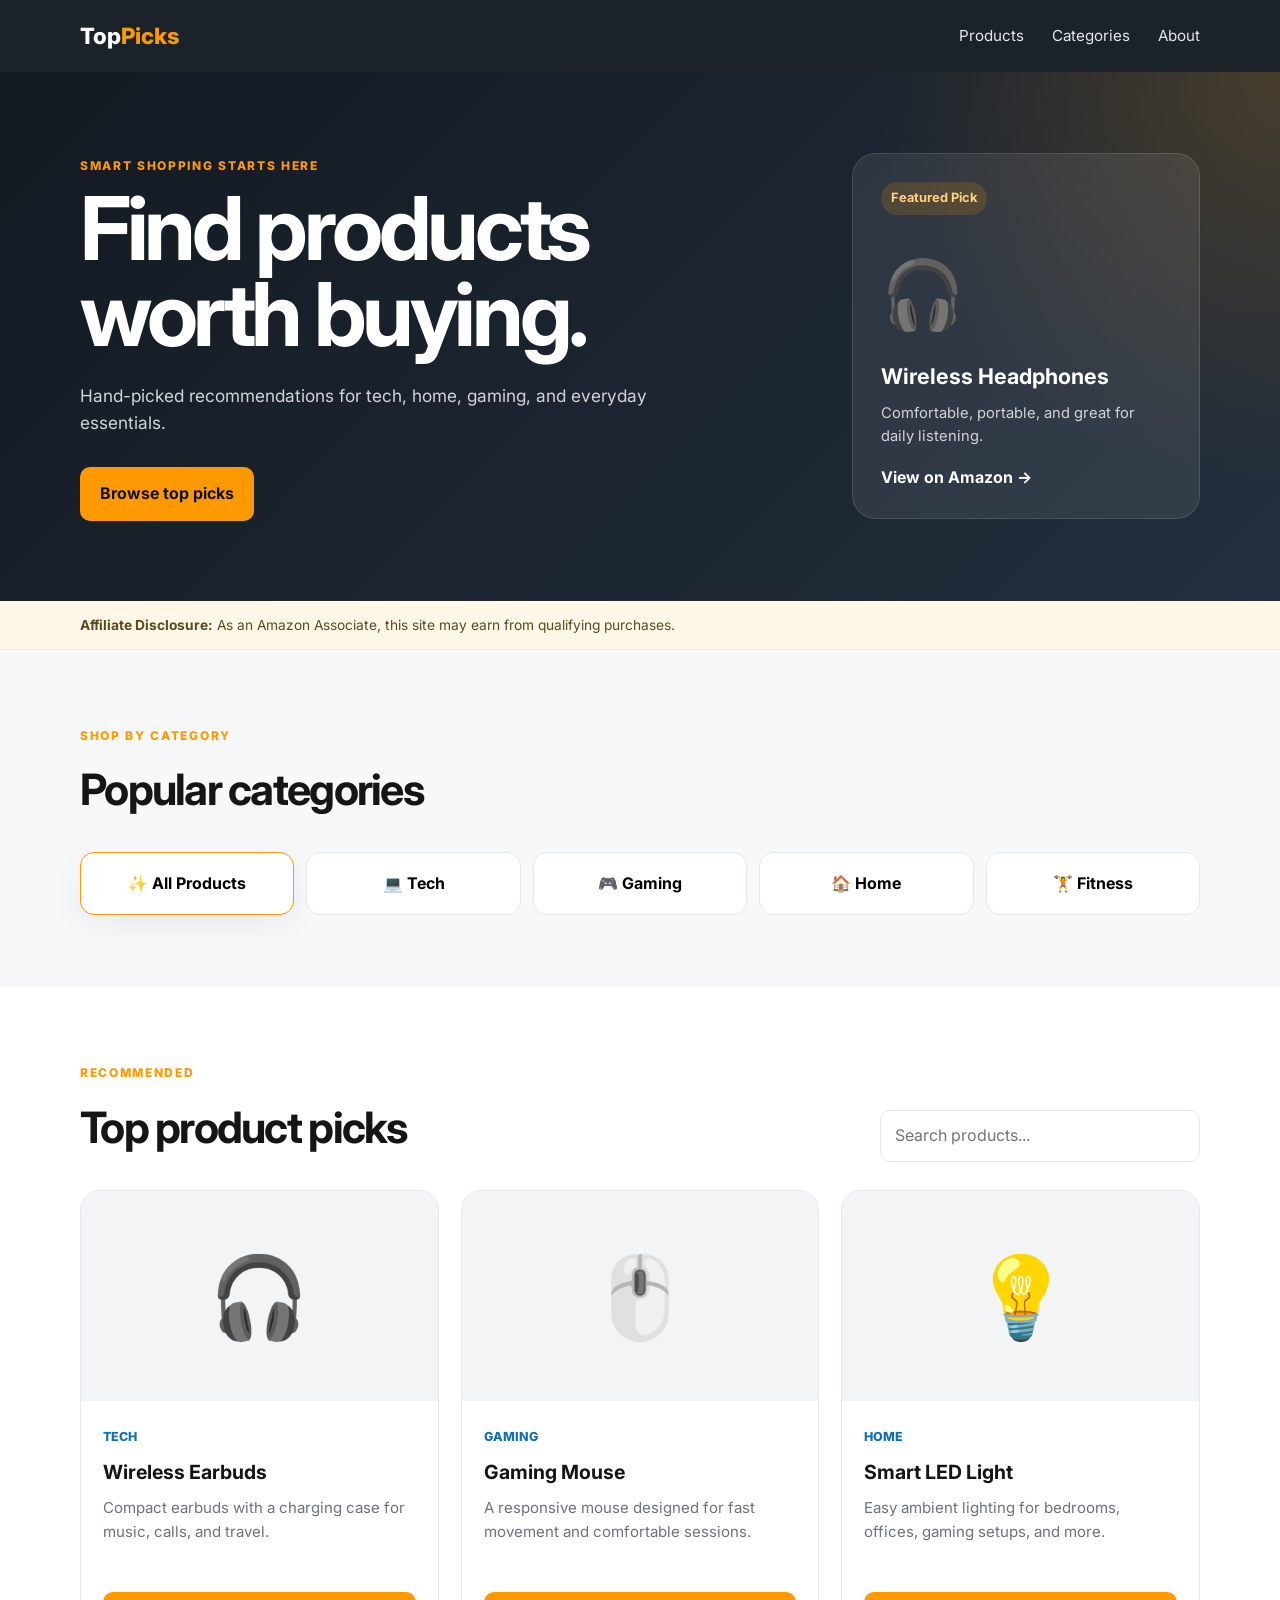
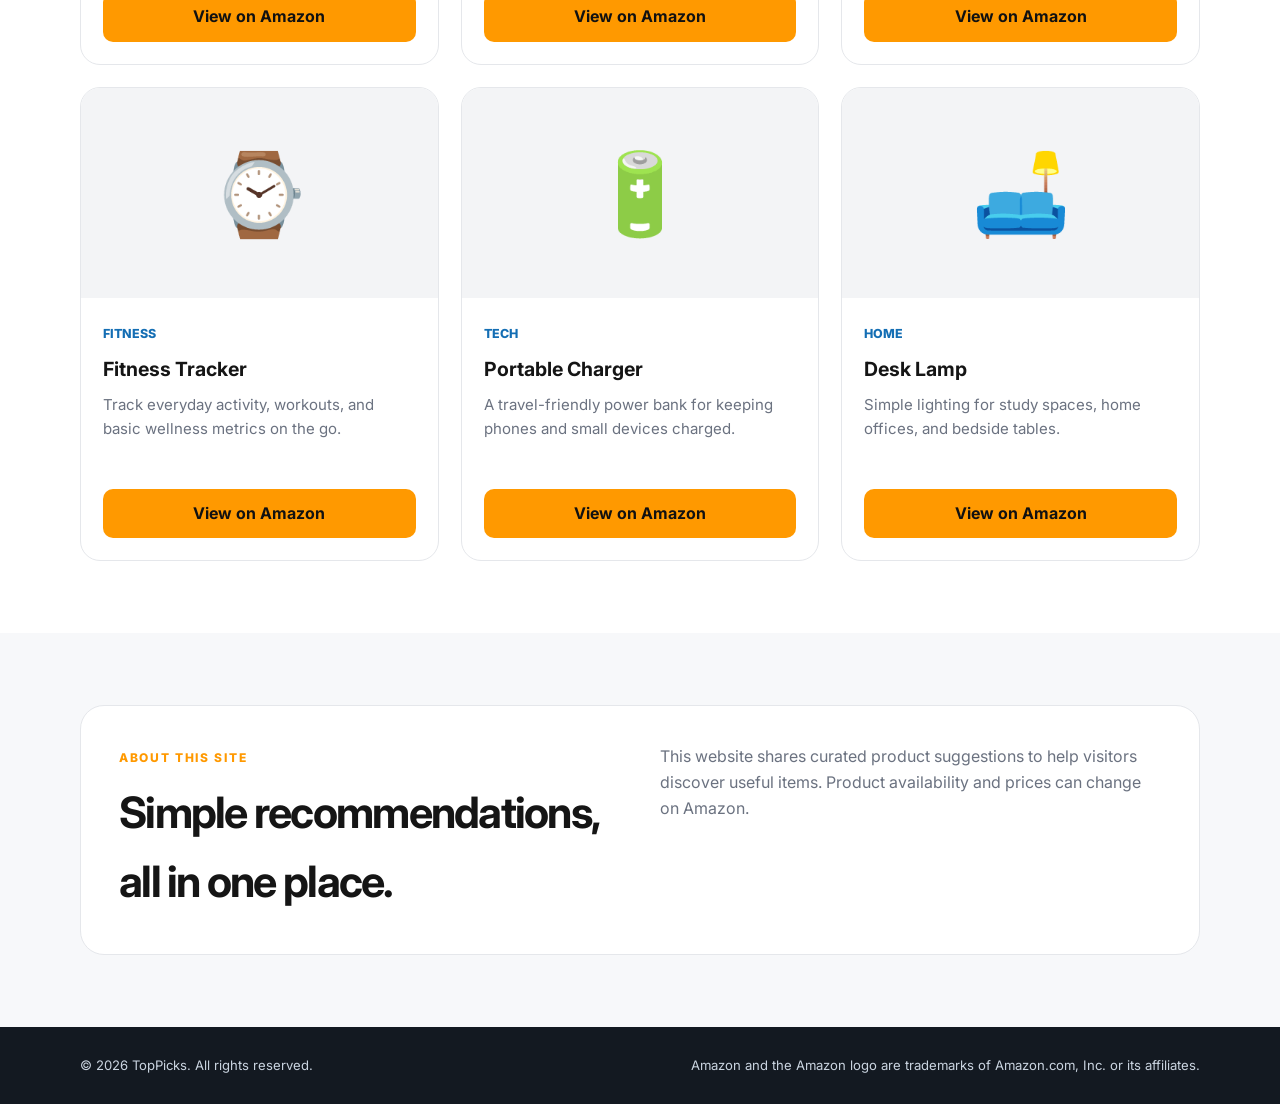
==== index.html @ 4a32bbb9 "Add files via upload" ====
<!DOCTYPE html>
<html lang="en">
<head>
  <meta charset="UTF-8" />
  <meta name="viewport" content="width=device-width, initial-scale=1.0" />
  <meta name="description" content="Curated product recommendations and deals." />
  <title>Top Picks | Product Recommendations</title>
  <link rel="preconnect" href="https://fonts.googleapis.com">
  <link rel="preconnect" href="https://fonts.gstatic.com" crossorigin>
  <link href="https://fonts.googleapis.com/css2?family=Inter:wght@400;500;600;700;800&display=swap" rel="stylesheet">
  <link rel="stylesheet" href="styles.css" />
</head>
<body>
  <header class="site-header">
    <div class="container nav">
      <a href="#" class="logo">Top<span>Picks</span></a>

      <nav class="nav-links" id="navLinks">
        <a href="#products">Products</a>
        <a href="#categories">Categories</a>
        <a href="#about">About</a>
      </nav>

      <button class="menu-btn" id="menuBtn" aria-label="Open menu">☰</button>
    </div>
  </header>

  <main>
    <section class="hero">
      <div class="container hero-content">
        <div>
          <span class="eyebrow">SMART SHOPPING STARTS HERE</span>
          <h1>Find products worth buying.</h1>
          <p>
            Hand-picked recommendations for tech, home, gaming, and everyday essentials.
          </p>
          <a class="primary-btn" href="#products">Browse top picks</a>
        </div>

        <div class="hero-card">
          <div class="hero-badge">Featured Pick</div>
          <div class="hero-icon">🎧</div>
          <h3>Wireless Headphones</h3>
          <p>Comfortable, portable, and great for daily listening.</p>
          <a href="YOUR_AMAZON_AFFILIATE_LINK_HERE" target="_blank" rel="nofollow sponsored noopener">
            View on Amazon →
          </a>
        </div>
      </div>
    </section>

    <section class="disclosure">
      <div class="container">
        <p>
          <strong>Affiliate Disclosure:</strong>
          As an Amazon Associate, this site may earn from qualifying purchases.
        </p>
      </div>
    </section>

    <section class="section" id="categories">
      <div class="container">
        <div class="section-heading">
          <div>
            <span class="eyebrow">SHOP BY CATEGORY</span>
            <h2>Popular categories</h2>
          </div>
        </div>

        <div class="category-grid">
          <button class="category-card active" data-category="all">✨ All Products</button>
          <button class="category-card" data-category="tech">💻 Tech</button>
          <button class="category-card" data-category="gaming">🎮 Gaming</button>
          <button class="category-card" data-category="home">🏠 Home</button>
          <button class="category-card" data-category="fitness">🏋️ Fitness</button>
        </div>
      </div>
    </section>

    <section class="section products-section" id="products">
      <div class="container">
        <div class="section-heading">
          <div>
            <span class="eyebrow">RECOMMENDED</span>
            <h2>Top product picks</h2>
          </div>

          <input
            type="search"
            id="searchInput"
            class="search"
            placeholder="Search products..."
            aria-label="Search products"
          />
        </div>

        <div class="product-grid" id="productGrid">
          <article class="product-card" data-category="tech" data-name="wireless earbuds">
            <div class="product-image">🎧</div>
            <div class="product-body">
              <span class="tag">Tech</span>
              <h3>Wireless Earbuds</h3>
              <p>Compact earbuds with a charging case for music, calls, and travel.</p>
              <a class="amazon-btn" href="YOUR_AMAZON_AFFILIATE_LINK_HERE" target="_blank" rel="nofollow sponsored noopener">
                View on Amazon
              </a>
            </div>
          </article>

          <article class="product-card" data-category="gaming" data-name="gaming mouse">
            <div class="product-image">🖱️</div>
            <div class="product-body">
              <span class="tag">Gaming</span>
              <h3>Gaming Mouse</h3>
              <p>A responsive mouse designed for fast movement and comfortable sessions.</p>
              <a class="amazon-btn" href="YOUR_AMAZON_AFFILIATE_LINK_HERE" target="_blank" rel="nofollow sponsored noopener">
                View on Amazon
              </a>
            </div>
          </article>

          <article class="product-card" data-category="home" data-name="smart led light">
            <div class="product-image">💡</div>
            <div class="product-body">
              <span class="tag">Home</span>
              <h3>Smart LED Light</h3>
              <p>Easy ambient lighting for bedrooms, offices, gaming setups, and more.</p>
              <a class="amazon-btn" href="YOUR_AMAZON_AFFILIATE_LINK_HERE" target="_blank" rel="nofollow sponsored noopener">
                View on Amazon
              </a>
            </div>
          </article>

          <article class="product-card" data-category="fitness" data-name="fitness tracker">
            <div class="product-image">⌚</div>
            <div class="product-body">
              <span class="tag">Fitness</span>
              <h3>Fitness Tracker</h3>
              <p>Track everyday activity, workouts, and basic wellness metrics on the go.</p>
              <a class="amazon-btn" href="YOUR_AMAZON_AFFILIATE_LINK_HERE" target="_blank" rel="nofollow sponsored noopener">
                View on Amazon
              </a>
            </div>
          </article>

          <article class="product-card" data-category="tech" data-name="portable charger power bank">
            <div class="product-image">🔋</div>
            <div class="product-body">
              <span class="tag">Tech</span>
              <h3>Portable Charger</h3>
              <p>A travel-friendly power bank for keeping phones and small devices charged.</p>
              <a class="amazon-btn" href="YOUR_AMAZON_AFFILIATE_LINK_HERE" target="_blank" rel="nofollow sponsored noopener">
                View on Amazon
              </a>
            </div>
          </article>

          <article class="product-card" data-category="home" data-name="desk lamp">
            <div class="product-image">🛋️</div>
            <div class="product-body">
              <span class="tag">Home</span>
              <h3>Desk Lamp</h3>
              <p>Simple lighting for study spaces, home offices, and bedside tables.</p>
              <a class="amazon-btn" href="YOUR_AMAZON_AFFILIATE_LINK_HERE" target="_blank" rel="nofollow sponsored noopener">
                View on Amazon
              </a>
            </div>
          </article>
        </div>

        <p class="empty-state" id="emptyState">No products found.</p>
      </div>
    </section>

    <section class="section about" id="about">
      <div class="container about-card">
        <div>
          <span class="eyebrow">ABOUT THIS SITE</span>
          <h2>Simple recommendations, all in one place.</h2>
        </div>
        <p>
          This website shares curated product suggestions to help visitors discover useful items.
          Product availability and prices can change on Amazon.
        </p>
      </div>
    </section>
  </main>

  <footer>
    <div class="container footer-content">
      <p>© <span id="year"></span> TopPicks. All rights reserved.</p>
      <p>Amazon and the Amazon logo are trademarks of Amazon.com, Inc. or its affiliates.</p>
    </div>
  </footer>

  <script src="script.js"></script>
</body>
</html>
---- styles.css ----
* {
  box-sizing: border-box;
}

:root {
  --bg: #f7f8fa;
  --surface: #ffffff;
  --text: #151515;
  --muted: #6b7280;
  --border: #e5e7eb;
  --amazon: #ff9900;
  --dark: #131921;
  --blue: #146eb4;
}

html {
  scroll-behavior: smooth;
}

body {
  margin: 0;
  font-family: "Inter", sans-serif;
  background: var(--bg);
  color: var(--text);
  line-height: 1.6;
}

a {
  color: inherit;
  text-decoration: none;
}

button,
input {
  font: inherit;
}

.container {
  width: min(1120px, calc(100% - 32px));
  margin: 0 auto;
}

.site-header {
  position: sticky;
  top: 0;
  z-index: 100;
  background: rgba(19, 25, 33, 0.96);
  backdrop-filter: blur(10px);
}

.nav {
  height: 72px;
  display: flex;
  align-items: center;
  justify-content: space-between;
}

.logo {
  font-size: 1.4rem;
  font-weight: 800;
  color: #fff;
}

.logo span {
  color: var(--amazon);
}

.nav-links {
  display: flex;
  gap: 28px;
}

.nav-links a {
  color: #e5e7eb;
  font-size: 0.95rem;
}

.nav-links a:hover {
  color: #fff;
}

.menu-btn {
  display: none;
  color: white;
  background: transparent;
  border: 0;
  font-size: 1.6rem;
  cursor: pointer;
}

.hero {
  padding: 80px 0;
  background:
    radial-gradient(circle at top right, rgba(255, 153, 0, 0.18), transparent 30%),
    linear-gradient(135deg, #131921, #232f3e);
  color: white;
}

.hero-content {
  display: grid;
  grid-template-columns: 1.35fr 0.65fr;
  gap: 48px;
  align-items: center;
}

.eyebrow {
  display: inline-block;
  margin-bottom: 10px;
  font-size: 0.75rem;
  font-weight: 800;
  letter-spacing: 0.14em;
  color: var(--amazon);
}

.hero h1 {
  margin: 0;
  max-width: 720px;
  font-size: clamp(2.6rem, 7vw, 5.5rem);
  line-height: 0.98;
  letter-spacing: -0.05em;
}

.hero p {
  max-width: 650px;
  margin: 24px 0 30px;
  font-size: 1.08rem;
  color: #d1d5db;
}

.primary-btn,
.amazon-btn {
  display: inline-flex;
  align-items: center;
  justify-content: center;
  border-radius: 10px;
  font-weight: 700;
  transition: 0.2s ease;
}

.primary-btn {
  padding: 14px 20px;
  background: var(--amazon);
  color: #111;
}

.primary-btn:hover,
.amazon-btn:hover {
  transform: translateY(-2px);
}

.hero-card {
  padding: 28px;
  border: 1px solid rgba(255, 255, 255, 0.12);
  border-radius: 24px;
  background: rgba(255, 255, 255, 0.08);
}

.hero-badge {
  display: inline-block;
  padding: 6px 10px;
  border-radius: 999px;
  background: rgba(255, 153, 0, 0.16);
  color: #ffd28a;
  font-size: 0.8rem;
  font-weight: 700;
}

.hero-icon {
  margin: 25px 0 12px;
  font-size: 4.2rem;
}

.hero-card h3 {
  margin: 0;
  font-size: 1.35rem;
}

.hero-card p {
  margin: 8px 0 16px;
  font-size: 0.92rem;
}

.hero-card a {
  color: #fff;
  font-weight: 700;
}

.disclosure {
  border-bottom: 1px solid var(--border);
  background: #fff8e8;
}

.disclosure p {
  margin: 0;
  padding: 13px 0;
  font-size: 0.86rem;
  color: #5c4a1d;
}

.section {
  padding: 72px 0;
}

.section-heading {
  margin-bottom: 28px;
  display: flex;
  align-items: end;
  justify-content: space-between;
  gap: 24px;
}

.section h2 {
  margin: 0;
  font-size: clamp(1.8rem, 4vw, 2.7rem);
  letter-spacing: -0.04em;
}

.category-grid {
  display: grid;
  grid-template-columns: repeat(5, 1fr);
  gap: 12px;
}

.category-card {
  padding: 18px;
  border: 1px solid var(--border);
  border-radius: 14px;
  background: var(--surface);
  cursor: pointer;
  font-weight: 700;
  transition: 0.2s ease;
}

.category-card:hover,
.category-card.active {
  border-color: var(--amazon);
  box-shadow: 0 10px 30px rgba(0, 0, 0, 0.06);
}

.products-section {
  background: #fff;
}

.search {
  width: min(320px, 100%);
  padding: 12px 14px;
  border: 1px solid var(--border);
  border-radius: 10px;
  outline: none;
}

.search:focus {
  border-color: var(--blue);
}

.product-grid {
  display: grid;
  grid-template-columns: repeat(3, 1fr);
  gap: 22px;
}

.product-card {
  overflow: hidden;
  border: 1px solid var(--border);
  border-radius: 20px;
  background: white;
  transition: 0.2s ease;
}

.product-card:hover {
  transform: translateY(-4px);
  box-shadow: 0 20px 50px rgba(0,0,0,0.08);
}

.product-image {
  min-height: 210px;
  display: grid;
  place-items: center;
  background: #f3f4f6;
  font-size: 5rem;
}

.product-body {
  padding: 22px;
}

.tag {
  display: inline-block;
  margin-bottom: 10px;
  color: var(--blue);
  font-size: 0.78rem;
  font-weight: 800;
  text-transform: uppercase;
}

.product-body h3 {
  margin: 0 0 8px;
  font-size: 1.22rem;
}

.product-body p {
  min-height: 78px;
  margin: 0 0 18px;
  color: var(--muted);
  font-size: 0.94rem;
}

.amazon-btn {
  width: 100%;
  padding: 12px 16px;
  background: var(--amazon);
  color: #111;
}

.empty-state {
  display: none;
  padding: 30px 0;
  text-align: center;
  color: var(--muted);
}

.about {
  background: var(--bg);
}

.about-card {
  display: grid;
  grid-template-columns: 1fr 1fr;
  gap: 40px;
  padding: 38px;
  border: 1px solid var(--border);
  border-radius: 24px;
  background: white;
}

.about-card p {
  margin: 0;
  color: var(--muted);
}

footer {
  padding: 28px 0;
  background: var(--dark);
  color: #cbd5e1;
}

.footer-content {
  display: flex;
  justify-content: space-between;
  gap: 20px;
  font-size: 0.82rem;
}

.footer-content p {
  margin: 0;
}

@media (max-width: 900px) {
  .hero-content,
  .about-card {
    grid-template-columns: 1fr;
  }

  .category-grid {
    grid-template-columns: repeat(2, 1fr);
  }

  .product-grid {
    grid-template-columns: repeat(2, 1fr);
  }
}

@media (max-width: 640px) {
  .nav-links {
    display: none;
    position: absolute;
    top: 72px;
    left: 0;
    right: 0;
    padding: 20px 24px;
    background: var(--dark);
    flex-direction: column;
  }

  .nav-links.open {
    display: flex;
  }

  .menu-btn {
    display: block;
  }

  .hero {
    padding: 56px 0;
  }

  .hero-content {
    gap: 32px;
  }

  .section {
    padding: 52px 0;
  }

  .section-heading {
    align-items: stretch;
    flex-direction: column;
  }

  .category-grid,
  .product-grid {
    grid-template-columns: 1fr;
  }

  .product-body p {
    min-height: auto;
  }

  .footer-content {
    flex-direction: column;
  }
}
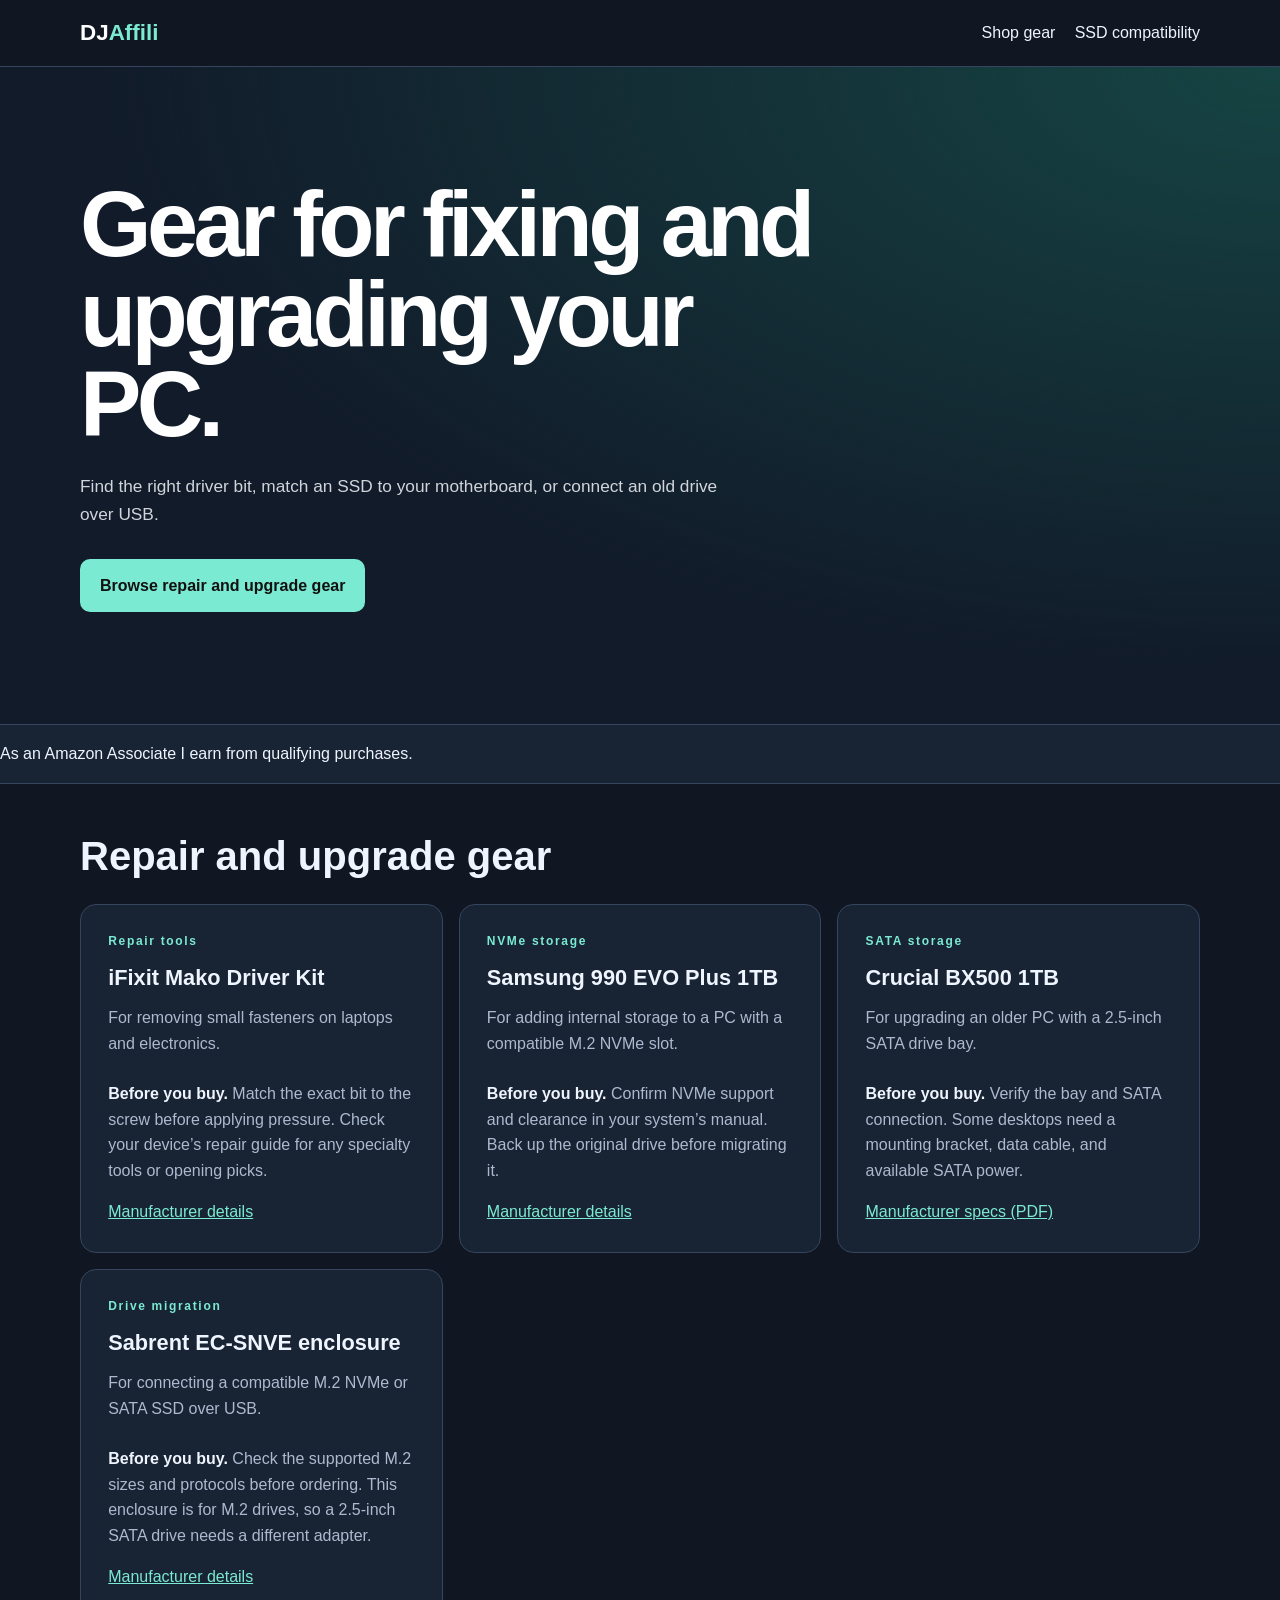
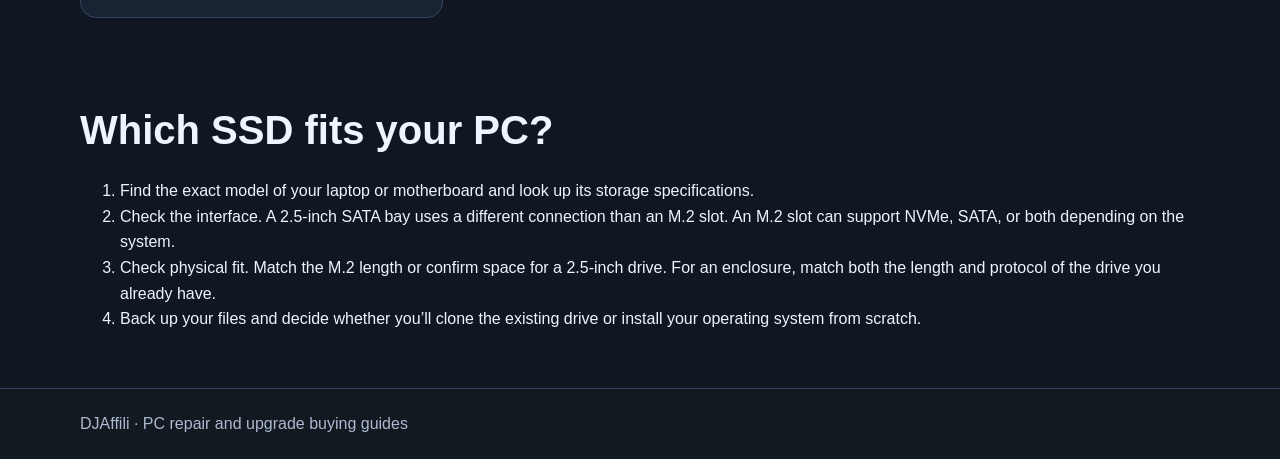
==== commit c41a45f1: "Build DJAffili PC repair and upgrade storefront" ====
--- a/index.html
+++ b/index.html
@@ -1,198 +1,97 @@
-<!DOCTYPE html>
+<!doctype html>
 <html lang="en">
 <head>
-  <meta charset="UTF-8" />
-  <meta name="viewport" content="width=device-width, initial-scale=1.0" />
-  <meta name="description" content="Curated product recommendations and deals." />
-  <title>Top Picks | Product Recommendations</title>
-  <link rel="preconnect" href="https://fonts.googleapis.com">
-  <link rel="preconnect" href="https://fonts.gstatic.com" crossorigin>
-  <link href="https://fonts.googleapis.com/css2?family=Inter:wght@400;500;600;700;800&display=swap" rel="stylesheet">
-  <link rel="stylesheet" href="styles.css" />
+  <meta charset="utf-8">
+  <meta name="viewport" content="width=device-width, initial-scale=1">
+  <meta name="description" content="Find compatible laptop repair tools, SSD upgrades, and drive migration gear at DJAffili.">
+  <title>PC Repair Tools &amp; SSD Upgrades | DJAffili</title>
+  <link rel="stylesheet" href="styles.css">
+  <style>
+    :root { --bg: #101722; --surface: #182333; --text: #eff5ff; --muted: #acbad0; --border: #34455d; --amazon: #7bead2; }
+    .site-header { background: #101722; border-bottom: 1px solid var(--border); position: static; }
+    .nav { height: auto; min-height: 66px; gap: 1rem; flex-wrap: wrap; padding-block: .6rem; }
+    .shop-nav { display: flex; gap: 1.2rem; flex-wrap: wrap; }
+    .hero { padding: clamp(3rem, 9vw, 7rem) 0; background: radial-gradient(ellipse at right top,#164443,transparent 65%),#111b2a; }
+    .hero h1 { max-width: 15ch; font-size: clamp(2.65rem, 9vw, 5.75rem); }
+    .shop-section { padding-block: 2.5rem; }
+    .shop-section h2 { font-size: clamp(1.75rem, 4vw, 2.5rem); margin: 0 0 1rem; }
+    .gear-grid { display: grid; grid-template-columns: repeat(auto-fit, minmax(min(100%, 310px), 1fr)); gap: 1rem; }
+    .gear { display: flex; flex-direction: column; border: 1px solid var(--border); border-radius: 16px; background: var(--surface); padding: clamp(1.1rem, 3vw, 1.7rem); }
+    .gear h3 { margin: 0; font-size: 1.36rem; }
+    .gear p { color: var(--muted); margin: .55rem 0 1rem; }
+    .gear strong { color: var(--text); }
+    .gear a { color: var(--amazon); text-decoration: underline; margin-top: auto; width: fit-content; }
+    a:focus-visible { outline: 3px solid #f4c875; outline-offset: 4px; }
+    .shop-disclosure { padding: 1rem 0; background: var(--surface); border-block: 1px solid var(--border); }
+    .shop-disclosure p { margin: 0; }
+    footer { padding: 1.4rem 0; border-top: 1px solid var(--border); color: var(--muted); }
+    @media (prefers-reduced-motion: reduce) { html { scroll-behavior: auto; } .primary-btn { transition: none; } }
+  </style>
 </head>
 <body>
   <header class="site-header">
     <div class="container nav">
-      <a href="#" class="logo">Top<span>Picks</span></a>
-
-      <nav class="nav-links" id="navLinks">
-        <a href="#products">Products</a>
-        <a href="#categories">Categories</a>
-        <a href="#about">About</a>
+      <a class="logo" href="./">DJ<span>Affili</span></a>
+      <nav class="shop-nav" aria-label="Main">
+        <a href="#gear">Shop gear</a>
+        <a href="#drive-guide">SSD compatibility</a>
       </nav>
-
-      <button class="menu-btn" id="menuBtn" aria-label="Open menu">☰</button>
     </div>
   </header>
-
   <main>
     <section class="hero">
-      <div class="container hero-content">
-        <div>
-          <span class="eyebrow">SMART SHOPPING STARTS HERE</span>
-          <h1>Find products worth buying.</h1>
-          <p>
-            Hand-picked recommendations for tech, home, gaming, and everyday essentials.
-          </p>
-          <a class="primary-btn" href="#products">Browse top picks</a>
-        </div>
-
-        <div class="hero-card">
-          <div class="hero-badge">Featured Pick</div>
-          <div class="hero-icon">🎧</div>
-          <h3>Wireless Headphones</h3>
-          <p>Comfortable, portable, and great for daily listening.</p>
-          <a href="YOUR_AMAZON_AFFILIATE_LINK_HERE" target="_blank" rel="nofollow sponsored noopener">
-            View on Amazon →
-          </a>
-        </div>
+      <div class="container">
+        <h1>Gear for fixing and upgrading your PC.</h1>
+        <p>Find the right driver bit, match an SSD to your motherboard, or connect an old drive over USB.</p>
+        <a class="primary-btn" href="#gear">Browse repair and upgrade gear</a>
       </div>
     </section>
-
-    <section class="disclosure">
-      <div class="container">
-        <p>
-          <strong>Affiliate Disclosure:</strong>
-          As an Amazon Associate, this site may earn from qualifying purchases.
-        </p>
+    <aside class="shop-disclosure" aria-label="Affiliate disclosure">
+      <p class="container">As an Amazon Associate I earn from qualifying purchases.</p>
+    </aside>
+    <section class="container shop-section" id="gear" aria-labelledby="gear-title">
+      <h2 id="gear-title">Repair and upgrade gear</h2>
+      <div class="gear-grid">
+        <article class="gear">
+          <span class="eyebrow">Repair tools</span>
+          <h3>iFixit Mako Driver Kit</h3>
+          <p>For removing small fasteners on laptops and electronics.</p>
+          <p><strong>Before you buy.</strong> Match the exact bit to the screw before applying pressure. Check your device’s repair guide for any specialty tools or opening picks.</p>
+          <a href="https://www.ifixit.com/products/mako-driver-kit-64-precision-bits">Manufacturer details</a>
+        </article>
+        <article class="gear">
+          <span class="eyebrow">NVMe storage</span>
+          <h3>Samsung 990 EVO Plus 1TB</h3>
+          <p>For adding internal storage to a PC with a compatible M.2 NVMe slot.</p>
+          <p><strong>Before you buy.</strong> Confirm NVMe support and clearance in your system’s manual. Back up the original drive before migrating it.</p>
+          <a href="https://www.samsung.com/us/memory-storage/nvme-ssd/990-evo-plus-gen4-nvme-ssd-1tb-sku-mz-v9s1t0b-am/">Manufacturer details</a>
+        </article>
+        <article class="gear">
+          <span class="eyebrow">SATA storage</span>
+          <h3>Crucial BX500 1TB</h3>
+          <p>For upgrading an older PC with a 2.5-inch SATA drive bay.</p>
+          <p><strong>Before you buy.</strong> Verify the bay and SATA connection. Some desktops need a mounting bracket, data cable, and available SATA power.</p>
+          <a href="https://www.crucial.com/content/dam/crucial/ssd-products/bx500/flyer/b2c/crucial-bx500-b2c-product-flyer-en.pdf">Manufacturer specs (PDF)</a>
+        </article>
+        <article class="gear">
+          <span class="eyebrow">Drive migration</span>
+          <h3>Sabrent EC-SNVE enclosure</h3>
+          <p>For connecting a compatible M.2 NVMe or SATA SSD over USB.</p>
+          <p><strong>Before you buy.</strong> Check the supported M.2 sizes and protocols before ordering. This enclosure is for M.2 drives, so a 2.5-inch SATA drive needs a different adapter.</p>
+          <a href="https://sabrent.com/collections/nvme-enclosures/products/ec-snve">Manufacturer details</a>
+        </article>
       </div>
     </section>
-
-    <section class="section" id="categories">
-      <div class="container">
-        <div class="section-heading">
-          <div>
-            <span class="eyebrow">SHOP BY CATEGORY</span>
-            <h2>Popular categories</h2>
-          </div>
-        </div>
-
-        <div class="category-grid">
-          <button class="category-card active" data-category="all">✨ All Products</button>
-          <button class="category-card" data-category="tech">💻 Tech</button>
-          <button class="category-card" data-category="gaming">🎮 Gaming</button>
-          <button class="category-card" data-category="home">🏠 Home</button>
-          <button class="category-card" data-category="fitness">🏋️ Fitness</button>
-        </div>
-      </div>
-    </section>
-
-    <section class="section products-section" id="products">
-      <div class="container">
-        <div class="section-heading">
-          <div>
-            <span class="eyebrow">RECOMMENDED</span>
-            <h2>Top product picks</h2>
-          </div>
-
-          <input
-            type="search"
-            id="searchInput"
-            class="search"
-            placeholder="Search products..."
-            aria-label="Search products"
-          />
-        </div>
-
-        <div class="product-grid" id="productGrid">
-          <article class="product-card" data-category="tech" data-name="wireless earbuds">
-            <div class="product-image">🎧</div>
-            <div class="product-body">
-              <span class="tag">Tech</span>
-              <h3>Wireless Earbuds</h3>
-              <p>Compact earbuds with a charging case for music, calls, and travel.</p>
-              <a class="amazon-btn" href="YOUR_AMAZON_AFFILIATE_LINK_HERE" target="_blank" rel="nofollow sponsored noopener">
-                View on Amazon
-              </a>
-            </div>
-          </article>
-
-          <article class="product-card" data-category="gaming" data-name="gaming mouse">
-            <div class="product-image">🖱️</div>
-            <div class="product-body">
-              <span class="tag">Gaming</span>
-              <h3>Gaming Mouse</h3>
-              <p>A responsive mouse designed for fast movement and comfortable sessions.</p>
-              <a class="amazon-btn" href="YOUR_AMAZON_AFFILIATE_LINK_HERE" target="_blank" rel="nofollow sponsored noopener">
-                View on Amazon
-              </a>
-            </div>
-          </article>
-
-          <article class="product-card" data-category="home" data-name="smart led light">
-            <div class="product-image">💡</div>
-            <div class="product-body">
-              <span class="tag">Home</span>
-              <h3>Smart LED Light</h3>
-              <p>Easy ambient lighting for bedrooms, offices, gaming setups, and more.</p>
-              <a class="amazon-btn" href="YOUR_AMAZON_AFFILIATE_LINK_HERE" target="_blank" rel="nofollow sponsored noopener">
-                View on Amazon
-              </a>
-            </div>
-          </article>
-
-          <article class="product-card" data-category="fitness" data-name="fitness tracker">
-            <div class="product-image">⌚</div>
-            <div class="product-body">
-              <span class="tag">Fitness</span>
-              <h3>Fitness Tracker</h3>
-              <p>Track everyday activity, workouts, and basic wellness metrics on the go.</p>
-              <a class="amazon-btn" href="YOUR_AMAZON_AFFILIATE_LINK_HERE" target="_blank" rel="nofollow sponsored noopener">
-                View on Amazon
-              </a>
-            </div>
-          </article>
-
-          <article class="product-card" data-category="tech" data-name="portable charger power bank">
-            <div class="product-image">🔋</div>
-            <div class="product-body">
-              <span class="tag">Tech</span>
-              <h3>Portable Charger</h3>
-              <p>A travel-friendly power bank for keeping phones and small devices charged.</p>
-              <a class="amazon-btn" href="YOUR_AMAZON_AFFILIATE_LINK_HERE" target="_blank" rel="nofollow sponsored noopener">
-                View on Amazon
-              </a>
-            </div>
-          </article>
-
-          <article class="product-card" data-category="home" data-name="desk lamp">
-            <div class="product-image">🛋️</div>
-            <div class="product-body">
-              <span class="tag">Home</span>
-              <h3>Desk Lamp</h3>
-              <p>Simple lighting for study spaces, home offices, and bedside tables.</p>
-              <a class="amazon-btn" href="YOUR_AMAZON_AFFILIATE_LINK_HERE" target="_blank" rel="nofollow sponsored noopener">
-                View on Amazon
-              </a>
-            </div>
-          </article>
-        </div>
-
-        <p class="empty-state" id="emptyState">No products found.</p>
-      </div>
-    </section>
-
-    <section class="section about" id="about">
-      <div class="container about-card">
-        <div>
-          <span class="eyebrow">ABOUT THIS SITE</span>
-          <h2>Simple recommendations, all in one place.</h2>
-        </div>
-        <p>
-          This website shares curated product suggestions to help visitors discover useful items.
-          Product availability and prices can change on Amazon.
-        </p>
-      </div>
+    <section class="container shop-section" id="drive-guide" aria-labelledby="guide-title">
+      <h2 id="guide-title">Which SSD fits your PC?</h2>
+      <ol>
+        <li>Find the exact model of your laptop or motherboard and look up its storage specifications.</li>
+        <li>Check the interface. A 2.5-inch SATA bay uses a different connection than an M.2 slot. An M.2 slot can support NVMe, SATA, or both depending on the system.</li>
+        <li>Check physical fit. Match the M.2 length or confirm space for a 2.5-inch drive. For an enclosure, match both the length and protocol of the drive you already have.</li>
+        <li>Back up your files and decide whether you’ll clone the existing drive or install your operating system from scratch.</li>
+      </ol>
     </section>
   </main>
-
-  <footer>
-    <div class="container footer-content">
-      <p>© <span id="year"></span> TopPicks. All rights reserved.</p>
-      <p>Amazon and the Amazon logo are trademarks of Amazon.com, Inc. or its affiliates.</p>
-    </div>
-  </footer>
-
-  <script src="script.js"></script>
+  <footer><div class="container">DJAffili · PC repair and upgrade buying guides</div></footer>
 </body>
 </html>
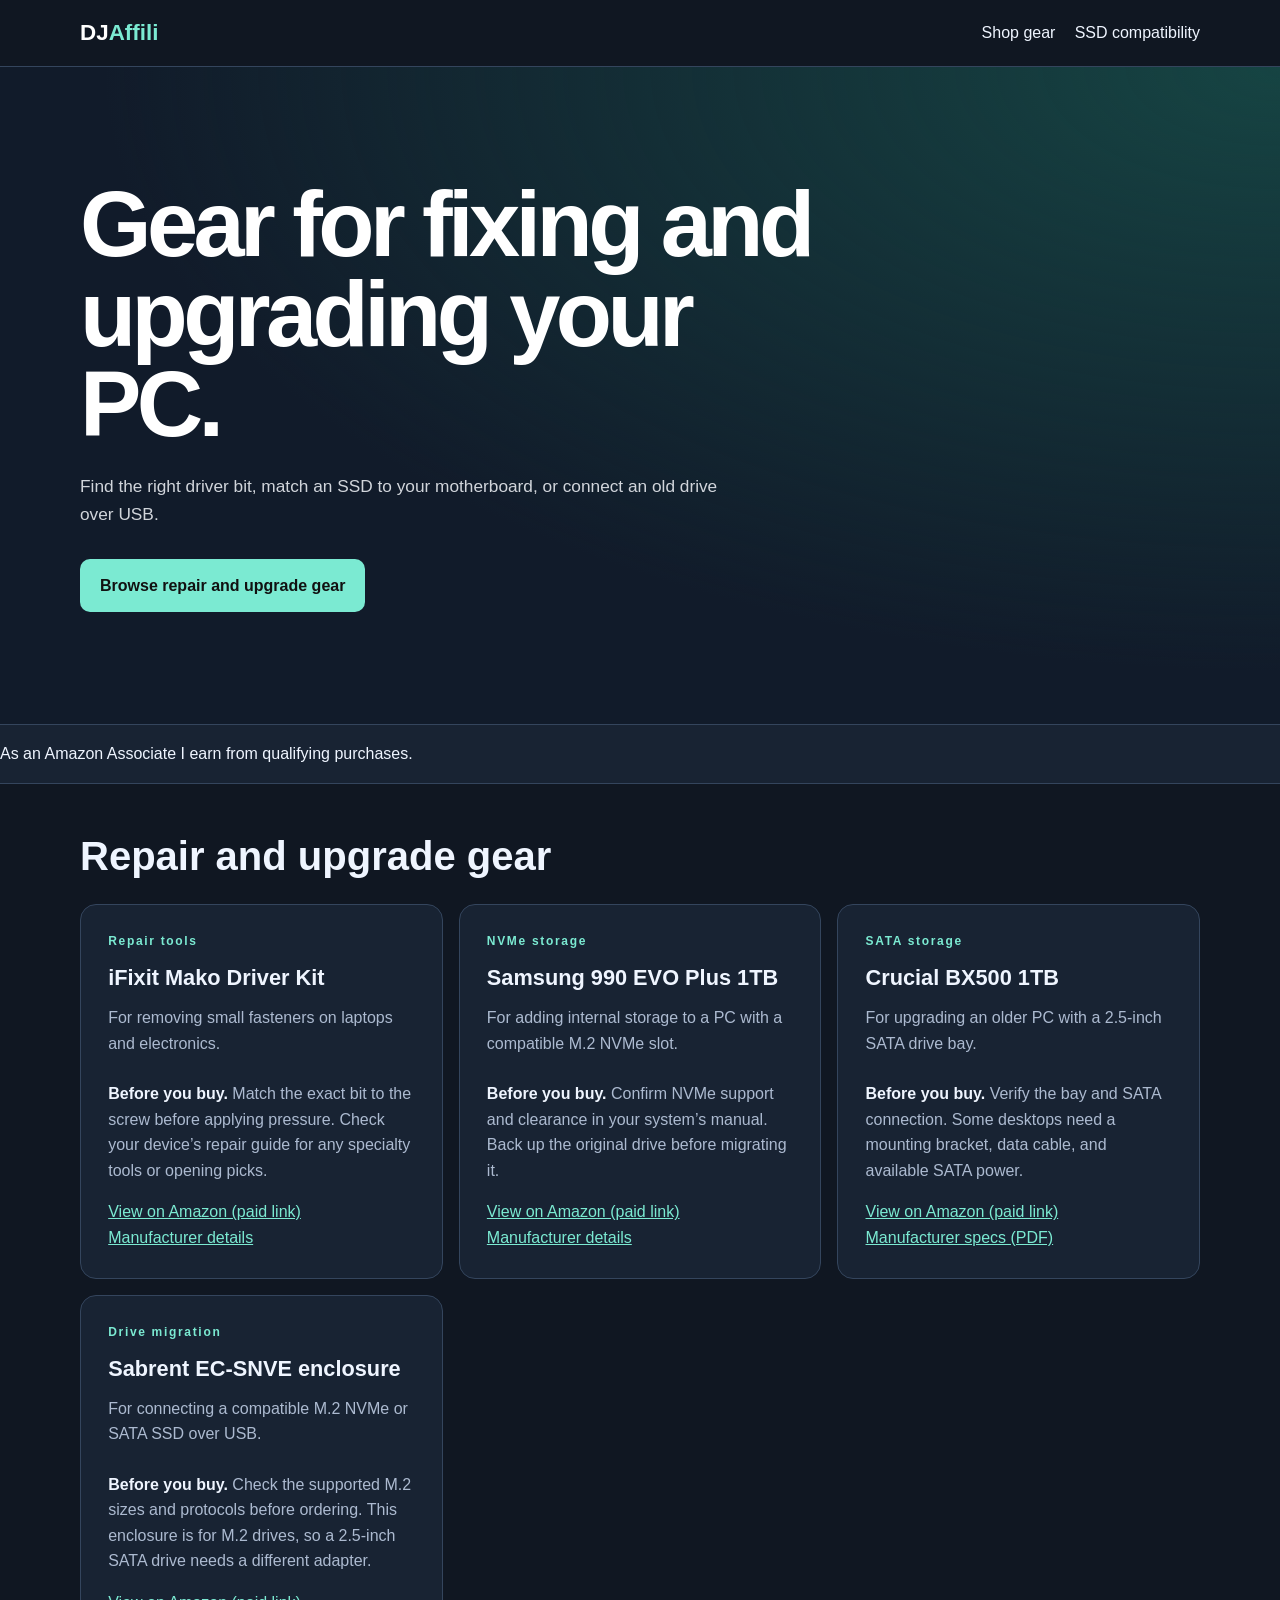
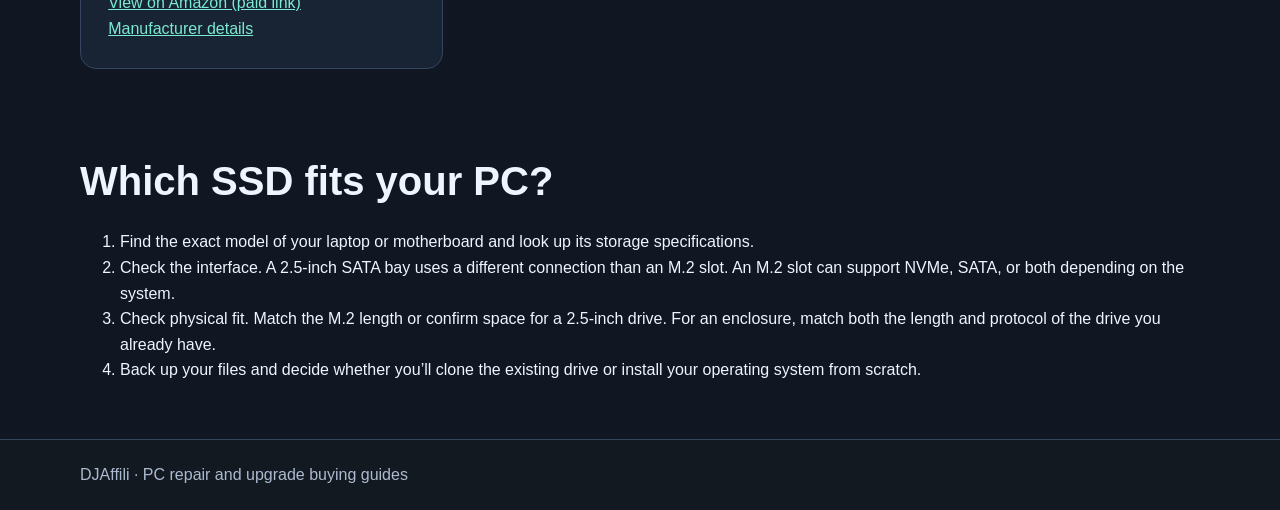
==== commit c7ccfa75: "Add verified Amazon SiteStripe product links" ====
--- a/index.html
+++ b/index.html
@@ -57,6 +57,7 @@
           <h3>iFixit Mako Driver Kit</h3>
           <p>For removing small fasteners on laptops and electronics.</p>
           <p><strong>Before you buy.</strong> Match the exact bit to the screw before applying pressure. Check your device’s repair guide for any specialty tools or opening picks.</p>
+          <a href="https://www.amazon.com/iFixit-IF145-299-4-Driver-Bit-64pc/dp/B0189YWOIO?&amp;linkCode=ll2&amp;tag=djaffili-20&amp;linkId=e2bad97daf8c2619d116443cac29c13c&amp;language=en_US&amp;gaOptInStatus=true&amp;ref_=as_li_ss_tl" rel="sponsored">View on Amazon (paid link)</a>
           <a href="https://www.ifixit.com/products/mako-driver-kit-64-precision-bits">Manufacturer details</a>
         </article>
         <article class="gear">
@@ -64,6 +65,7 @@
           <h3>Samsung 990 EVO Plus 1TB</h3>
           <p>For adding internal storage to a PC with a compatible M.2 NVMe slot.</p>
           <p><strong>Before you buy.</strong> Confirm NVMe support and clearance in your system’s manual. Back up the original drive before migrating it.</p>
+          <a href="https://www.amazon.com/Samsung-Technology-Intelligent-Turbowrite-MZ-V9S1T0B/dp/B0DHLFWBQ1?th=1&amp;linkCode=ll2&amp;tag=djaffili-20&amp;linkId=828c5e4254d842c2267eeb2ee1829c02&amp;language=en_US&amp;gaOptInStatus=true&amp;ref_=as_li_ss_tl" rel="sponsored">View on Amazon (paid link)</a>
           <a href="https://www.samsung.com/us/memory-storage/nvme-ssd/990-evo-plus-gen4-nvme-ssd-1tb-sku-mz-v9s1t0b-am/">Manufacturer details</a>
         </article>
         <article class="gear">
@@ -71,6 +73,7 @@
           <h3>Crucial BX500 1TB</h3>
           <p>For upgrading an older PC with a 2.5-inch SATA drive bay.</p>
           <p><strong>Before you buy.</strong> Verify the bay and SATA connection. Some desktops need a mounting bracket, data cable, and available SATA power.</p>
+          <a href="https://www.amazon.com/Crucial-BX500-NAND-2-5-Inch-Internal/dp/B07YD579WM?th=1&amp;linkCode=ll2&amp;tag=djaffili-20&amp;linkId=e2a738671e6fc88e2aa2540328bdf40b&amp;language=en_US&amp;gaOptInStatus=true&amp;ref_=as_li_ss_tl" rel="sponsored">View on Amazon (paid link)</a>
           <a href="https://www.crucial.com/content/dam/crucial/ssd-products/bx500/flyer/b2c/crucial-bx500-b2c-product-flyer-en.pdf">Manufacturer specs (PDF)</a>
         </article>
         <article class="gear">
@@ -78,6 +81,7 @@
           <h3>Sabrent EC-SNVE enclosure</h3>
           <p>For connecting a compatible M.2 NVMe or SATA SSD over USB.</p>
           <p><strong>Before you buy.</strong> Check the supported M.2 sizes and protocols before ordering. This enclosure is for M.2 drives, so a 2.5-inch SATA drive needs a different adapter.</p>
+          <a href="https://www.amazon.com/Sabrent-Type-C-Tool-Free-Enclosure-EC-SNVE/dp/B08RVC6F9Y?th=1&amp;linkCode=ll2&amp;tag=djaffili-20&amp;linkId=68a4892951932836daf30a955341c2b9&amp;language=en_US&amp;gaOptInStatus=true&amp;ref_=as_li_ss_tl" rel="sponsored">View on Amazon (paid link)</a>
           <a href="https://sabrent.com/collections/nvme-enclosures/products/ec-snve">Manufacturer details</a>
         </article>
       </div>
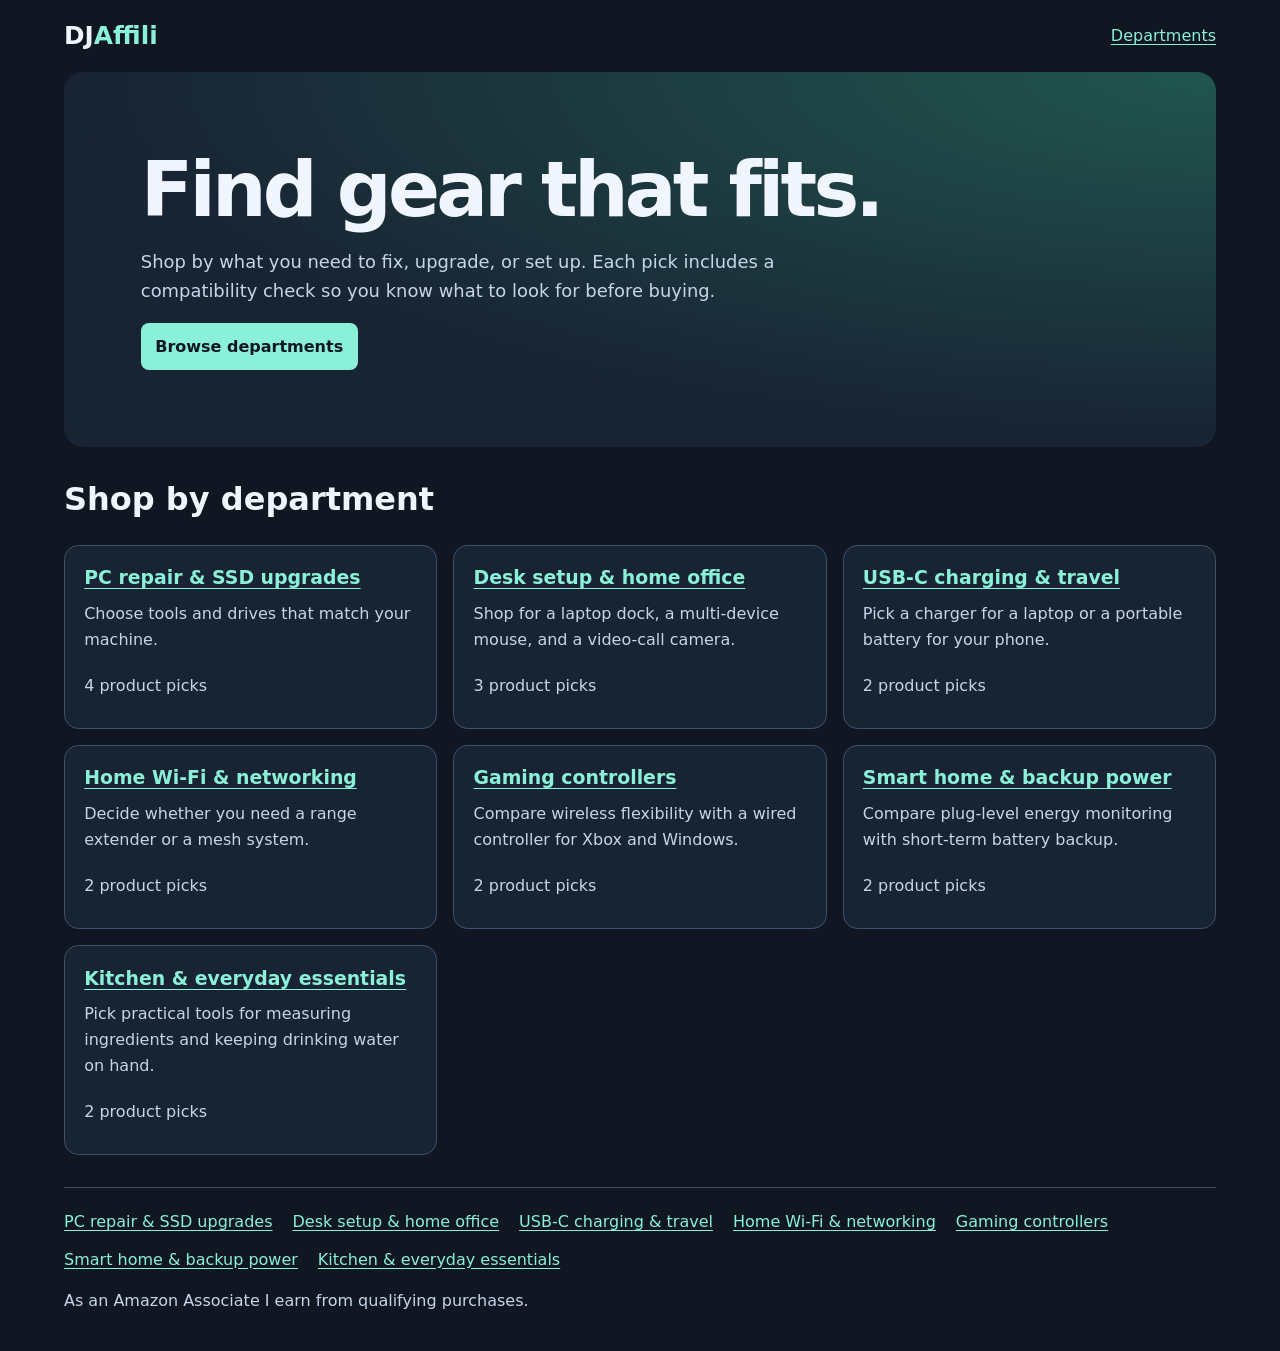
==== commit 7d70f2cd: "Update storefront index.html" ====
--- a/index.html
+++ b/index.html
@@ -3,99 +3,72 @@
 <head>
   <meta charset="utf-8">
   <meta name="viewport" content="width=device-width, initial-scale=1">
-  <meta name="description" content="Find compatible laptop repair tools, SSD upgrades, and drive migration gear at DJAffili.">
-  <title>PC Repair Tools &amp; SSD Upgrades | DJAffili</title>
-  <link rel="stylesheet" href="styles.css">
-  <style>
-    :root { --bg: #101722; --surface: #182333; --text: #eff5ff; --muted: #acbad0; --border: #34455d; --amazon: #7bead2; }
-    .site-header { background: #101722; border-bottom: 1px solid var(--border); position: static; }
-    .nav { height: auto; min-height: 66px; gap: 1rem; flex-wrap: wrap; padding-block: .6rem; }
-    .shop-nav { display: flex; gap: 1.2rem; flex-wrap: wrap; }
-    .hero { padding: clamp(3rem, 9vw, 7rem) 0; background: radial-gradient(ellipse at right top,#164443,transparent 65%),#111b2a; }
-    .hero h1 { max-width: 15ch; font-size: clamp(2.65rem, 9vw, 5.75rem); }
-    .shop-section { padding-block: 2.5rem; }
-    .shop-section h2 { font-size: clamp(1.75rem, 4vw, 2.5rem); margin: 0 0 1rem; }
-    .gear-grid { display: grid; grid-template-columns: repeat(auto-fit, minmax(min(100%, 310px), 1fr)); gap: 1rem; }
-    .gear { display: flex; flex-direction: column; border: 1px solid var(--border); border-radius: 16px; background: var(--surface); padding: clamp(1.1rem, 3vw, 1.7rem); }
-    .gear h3 { margin: 0; font-size: 1.36rem; }
-    .gear p { color: var(--muted); margin: .55rem 0 1rem; }
-    .gear strong { color: var(--text); }
-    .gear a { color: var(--amazon); text-decoration: underline; margin-top: auto; width: fit-content; }
-    a:focus-visible { outline: 3px solid #f4c875; outline-offset: 4px; }
-    .shop-disclosure { padding: 1rem 0; background: var(--surface); border-block: 1px solid var(--border); }
-    .shop-disclosure p { margin: 0; }
-    footer { padding: 1.4rem 0; border-top: 1px solid var(--border); color: var(--muted); }
-    @media (prefers-reduced-motion: reduce) { html { scroll-behavior: auto; } .primary-btn { transition: none; } }
-  </style>
+  <title>PC, Home &amp; Everyday Buying Guides | DJAffili</title>
+  <meta name="description" content="Compare PC repair tools, desk gear, chargers, home Wi-Fi, gaming controllers, smart home gear, and kitchen essentials.">
+  <link rel="canonical" href="https://djaffili.com/">
+  <meta property="og:type" content="website">
+  <meta property="og:title" content="PC, Home &amp; Everyday Buying Guides | DJAffili">
+  <meta property="og:description" content="Compare PC repair tools, desk gear, chargers, home Wi-Fi, gaming controllers, smart home gear, and kitchen essentials.">
+  <meta property="og:url" content="https://djaffili.com/">
+  <link rel="stylesheet" href="/storefront.css">
+  <script type="application/ld+json">{"@context":"https://schema.org","@type":"WebSite","name":"DJAffili","url":"https://djaffili.com/"}</script>
 </head>
 <body>
-  <header class="site-header">
-    <div class="container nav">
-      <a class="logo" href="./">DJ<span>Affili</span></a>
-      <nav class="shop-nav" aria-label="Main">
-        <a href="#gear">Shop gear</a>
-        <a href="#drive-guide">SSD compatibility</a>
-      </nav>
-    </div>
+  <a class="skip" href="#main">Skip to content</a>
+  <header class="shell header">
+    <a class="brand" href="/">DJ<span>Affili</span></a>
+    <nav aria-label="Main"><a href="/#departments">Departments</a></nav>
   </header>
-  <main>
+  <main id="main" class="shell">
     <section class="hero">
-      <div class="container">
-        <h1>Gear for fixing and upgrading your PC.</h1>
-        <p>Find the right driver bit, match an SSD to your motherboard, or connect an old drive over USB.</p>
-        <a class="primary-btn" href="#gear">Browse repair and upgrade gear</a>
-      </div>
+      <h1>Find gear that fits.</h1>
+      <p>Shop by what you need to fix, upgrade, or set up. Each pick includes a compatibility check so you know what to look for before buying.</p>
+      <a class="button" href="#departments">Browse departments</a>
     </section>
-    <aside class="shop-disclosure" aria-label="Affiliate disclosure">
-      <p class="container">As an Amazon Associate I earn from qualifying purchases.</p>
-    </aside>
-    <section class="container shop-section" id="gear" aria-labelledby="gear-title">
-      <h2 id="gear-title">Repair and upgrade gear</h2>
-      <div class="gear-grid">
-        <article class="gear">
-          <span class="eyebrow">Repair tools</span>
-          <h3>iFixit Mako Driver Kit</h3>
-          <p>For removing small fasteners on laptops and electronics.</p>
-          <p><strong>Before you buy.</strong> Match the exact bit to the screw before applying pressure. Check your device’s repair guide for any specialty tools or opening picks.</p>
-          <a href="https://www.amazon.com/iFixit-IF145-299-4-Driver-Bit-64pc/dp/B0189YWOIO?&amp;linkCode=ll2&amp;tag=djaffili-20&amp;linkId=e2bad97daf8c2619d116443cac29c13c&amp;language=en_US&amp;gaOptInStatus=true&amp;ref_=as_li_ss_tl" rel="sponsored">View on Amazon (paid link)</a>
-          <a href="https://www.ifixit.com/products/mako-driver-kit-64-precision-bits">Manufacturer details</a>
+    <section id="departments" class="section">
+      <h2>Shop by department</h2>
+      <div class="grid">
+        <article class="card">
+          <h3><a href="/shop/pc-repair.html">PC repair &amp; SSD upgrades</a></h3>
+          <p>Choose tools and drives that match your machine.</p>
+          <p class="count">4 product picks</p>
         </article>
-        <article class="gear">
-          <span class="eyebrow">NVMe storage</span>
-          <h3>Samsung 990 EVO Plus 1TB</h3>
-          <p>For adding internal storage to a PC with a compatible M.2 NVMe slot.</p>
-          <p><strong>Before you buy.</strong> Confirm NVMe support and clearance in your system’s manual. Back up the original drive before migrating it.</p>
-          <a href="https://www.amazon.com/Samsung-Technology-Intelligent-Turbowrite-MZ-V9S1T0B/dp/B0DHLFWBQ1?th=1&amp;linkCode=ll2&amp;tag=djaffili-20&amp;linkId=828c5e4254d842c2267eeb2ee1829c02&amp;language=en_US&amp;gaOptInStatus=true&amp;ref_=as_li_ss_tl" rel="sponsored">View on Amazon (paid link)</a>
-          <a href="https://www.samsung.com/us/memory-storage/nvme-ssd/990-evo-plus-gen4-nvme-ssd-1tb-sku-mz-v9s1t0b-am/">Manufacturer details</a>
+        <article class="card">
+          <h3><a href="/shop/desk-setup.html">Desk setup &amp; home office</a></h3>
+          <p>Shop for a laptop dock, a multi-device mouse, and a video-call camera.</p>
+          <p class="count">3 product picks</p>
         </article>
-        <article class="gear">
-          <span class="eyebrow">SATA storage</span>
-          <h3>Crucial BX500 1TB</h3>
-          <p>For upgrading an older PC with a 2.5-inch SATA drive bay.</p>
-          <p><strong>Before you buy.</strong> Verify the bay and SATA connection. Some desktops need a mounting bracket, data cable, and available SATA power.</p>
-          <a href="https://www.amazon.com/Crucial-BX500-NAND-2-5-Inch-Internal/dp/B07YD579WM?th=1&amp;linkCode=ll2&amp;tag=djaffili-20&amp;linkId=e2a738671e6fc88e2aa2540328bdf40b&amp;language=en_US&amp;gaOptInStatus=true&amp;ref_=as_li_ss_tl" rel="sponsored">View on Amazon (paid link)</a>
-          <a href="https://www.crucial.com/content/dam/crucial/ssd-products/bx500/flyer/b2c/crucial-bx500-b2c-product-flyer-en.pdf">Manufacturer specs (PDF)</a>
+        <article class="card">
+          <h3><a href="/shop/charging.html">USB-C charging &amp; travel</a></h3>
+          <p>Pick a charger for a laptop or a portable battery for your phone.</p>
+          <p class="count">2 product picks</p>
         </article>
-        <article class="gear">
-          <span class="eyebrow">Drive migration</span>
-          <h3>Sabrent EC-SNVE enclosure</h3>
-          <p>For connecting a compatible M.2 NVMe or SATA SSD over USB.</p>
-          <p><strong>Before you buy.</strong> Check the supported M.2 sizes and protocols before ordering. This enclosure is for M.2 drives, so a 2.5-inch SATA drive needs a different adapter.</p>
-          <a href="https://www.amazon.com/Sabrent-Type-C-Tool-Free-Enclosure-EC-SNVE/dp/B08RVC6F9Y?th=1&amp;linkCode=ll2&amp;tag=djaffili-20&amp;linkId=68a4892951932836daf30a955341c2b9&amp;language=en_US&amp;gaOptInStatus=true&amp;ref_=as_li_ss_tl" rel="sponsored">View on Amazon (paid link)</a>
-          <a href="https://sabrent.com/collections/nvme-enclosures/products/ec-snve">Manufacturer details</a>
+        <article class="card">
+          <h3><a href="/shop/home-networking.html">Home Wi-Fi &amp; networking</a></h3>
+          <p>Decide whether you need a range extender or a mesh system.</p>
+          <p class="count">2 product picks</p>
+        </article>
+        <article class="card">
+          <h3><a href="/shop/gaming.html">Gaming controllers</a></h3>
+          <p>Compare wireless flexibility with a wired controller for Xbox and Windows.</p>
+          <p class="count">2 product picks</p>
+        </article>
+        <article class="card">
+          <h3><a href="/shop/smart-home.html">Smart home &amp; backup power</a></h3>
+          <p>Compare plug-level energy monitoring with short-term battery backup.</p>
+          <p class="count">2 product picks</p>
+        </article>
+        <article class="card">
+          <h3><a href="/shop/kitchen.html">Kitchen &amp; everyday essentials</a></h3>
+          <p>Pick practical tools for measuring ingredients and keeping drinking water on hand.</p>
+          <p class="count">2 product picks</p>
         </article>
       </div>
     </section>
-    <section class="container shop-section" id="drive-guide" aria-labelledby="guide-title">
-      <h2 id="guide-title">Which SSD fits your PC?</h2>
-      <ol>
-        <li>Find the exact model of your laptop or motherboard and look up its storage specifications.</li>
-        <li>Check the interface. A 2.5-inch SATA bay uses a different connection than an M.2 slot. An M.2 slot can support NVMe, SATA, or both depending on the system.</li>
-        <li>Check physical fit. Match the M.2 length or confirm space for a 2.5-inch drive. For an enclosure, match both the length and protocol of the drive you already have.</li>
-        <li>Back up your files and decide whether you’ll clone the existing drive or install your operating system from scratch.</li>
-      </ol>
-    </section>
   </main>
-  <footer><div class="container">DJAffili · PC repair and upgrade buying guides</div></footer>
+  <footer class="shell">
+    <nav aria-label="Shop departments"><a href="/shop/pc-repair.html">PC repair &amp; SSD upgrades</a> <a href="/shop/desk-setup.html">Desk setup &amp; home office</a> <a href="/shop/charging.html">USB-C charging &amp; travel</a> <a href="/shop/home-networking.html">Home Wi-Fi &amp; networking</a> <a href="/shop/gaming.html">Gaming controllers</a> <a href="/shop/smart-home.html">Smart home &amp; backup power</a> <a href="/shop/kitchen.html">Kitchen &amp; everyday essentials</a></nav>
+    <p>As an Amazon Associate I earn from qualifying purchases.</p>
+  </footer>
 </body>
 </html>
--- a/storefront.css
+++ b/storefront.css
@@ -0,0 +1,29 @@
+:root { color-scheme: dark; background: #101722; color: #f0f5ff; font: 100%/1.6 system-ui, sans-serif; }
+* { box-sizing: border-box; }
+body { margin: 0; }
+.shell { width: min(72rem, calc(100% - 2rem)); margin-inline: auto; }
+.header, nav { display: flex; flex-wrap: wrap; align-items: center; gap: .75rem 1.25rem; }
+.header { justify-content: space-between; min-height: 4.5rem; padding-block: .5rem; }
+a { color: #8af0d8; text-underline-offset: .2em; }
+a:focus-visible { outline: 3px solid #f6c978; outline-offset: 4px; }
+.skip { position: absolute; transform: translateY(-140%); background: #101722; padding: .5rem; }
+.skip:focus { transform: none; }
+.brand { color: inherit; font-size: 1.55rem; font-weight: 850; text-decoration: none; }
+.brand span { color: #8af0d8; }
+.hero { background: radial-gradient(ellipse at top right,#21564f,transparent 70%), #182333; border-radius: 1.2rem; padding: clamp(1.35rem,6vw,5rem); }
+.hero h1 { font-size: clamp(2.2rem,7vw,4.8rem); letter-spacing: -.05em; line-height: 1.06; margin: 0; }
+.hero p, .guide { max-width: 66ch; }
+.hero p { color: #c7d5e9; font-size: 1.12rem; }
+h2 { margin-top: 0; font-size: clamp(1.45rem,4vw,2rem); line-height: 1.25; }
+h3 { margin: 0; font-size: 1.18rem; line-height: 1.35; }
+.section { margin-block: 2rem; }
+.crumb { padding-block: .65rem; gap: .5rem; }
+.grid { display: grid; grid-template-columns: repeat(auto-fit,minmax(min(100%,19rem),1fr)); gap: 1rem; }
+.card { background: #182333; border: 1px solid #40526b; border-radius: .9rem; padding: 1.2rem; display: flex; flex-direction: column; align-items: flex-start; }
+.card p { color: #c7d5e9; margin: .65rem 0; }
+.card strong { color: #f0f5ff; }
+.card .button { margin-top: auto; }
+.button { display: inline-block; background: #8af0d8; color: #101722; padding: .65rem .9rem; border-radius: .5rem; font-weight: 750; text-decoration: none; }
+.button:hover { background: #b4f9e8; text-decoration: underline; }
+.disclosure { padding: .65rem .85rem; border-left: .3rem solid #8af0d8; background: #182333; }
+footer { border-top: 1px solid #40526b; padding-block: 1.3rem; color: #c7d5e9; }
